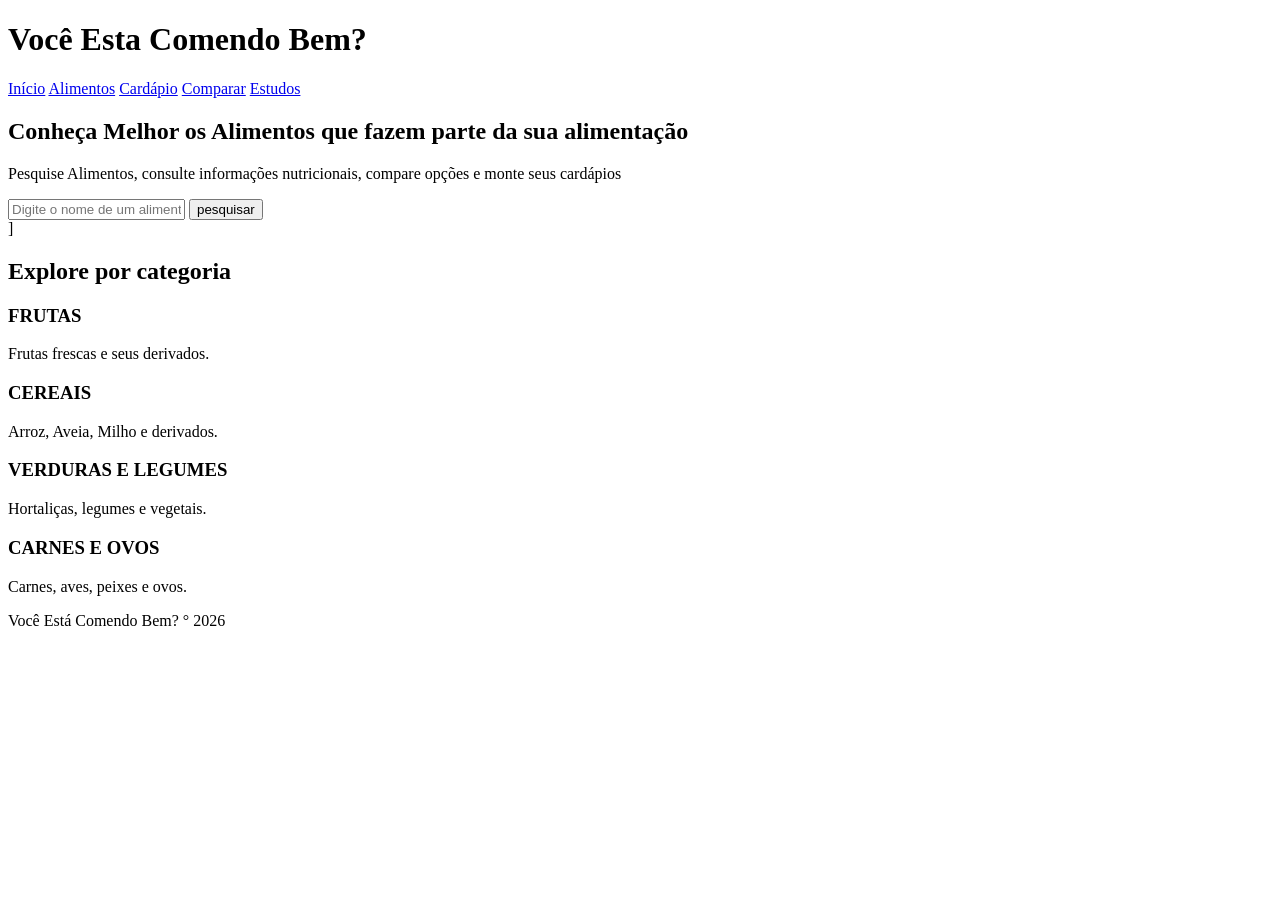
==== frontend/index.html @ 8db8098f "esboço do index.html" ====
<!DOCTYPE html>
<html lang="pt-BR">
<head>
    <meta charset="UTF-8">
    <meta name="viewport" content="width=device-width, initial-scale=1.0">
    <title>Você Esta Comendo Bem?</title>

    <link rel="stylesheet" href="css/style.css">
</head>

<body>

    <header>
        <h1>Você Esta Comendo Bem?</h1>

        <nav>
            <a href="index.html">Início</a>
            <a href="#">Alimentos</a>
            <a href="#">Cardápio</a>
            <a href="#">Comparar</a>
            <a href="#">Estudos</a>
        </nav>
    </header>

    <main>

        <section class="hero">
            
            <h2>Conheça Melhor os Alimentos que fazem parte da sua alimentação</h2>

            <p>Pesquise Alimentos, consulte informações nutricionais, compare opções e monte seus cardápios</p>

            <div class="busca">
                <input type="text" placeholder="Digite o nome de um alimento ...">

                <button>pesquisar</button>
            </div>

        </section>

        <section class="categorias">]

            <h2>Explore por categoria</h2>

            <div class="card">

                <div class="card">
                    <h3>FRUTAS</h3>
                    <p>Frutas frescas e seus derivados.</p>
                </div>

                <div class="card">
                    <h3>CEREAIS</h3>
                    <P>Arroz, Aveia, Milho e derivados.</P>
                </div>

                <div class="card">
                    <h3>VERDURAS E LEGUMES</h3>
                    <p>Hortaliças, legumes e vegetais.</p>
                </div>

                <div class="card">
                    <h3>CARNES E OVOS</h3>
                    <p>Carnes, aves, peixes e ovos.</p>
                </div>

            </div>

        </section>

    </main>

    <footer>
        <p>Você Está Comendo Bem? ° 2026</p>
    </footer>
    

</body>

</html>
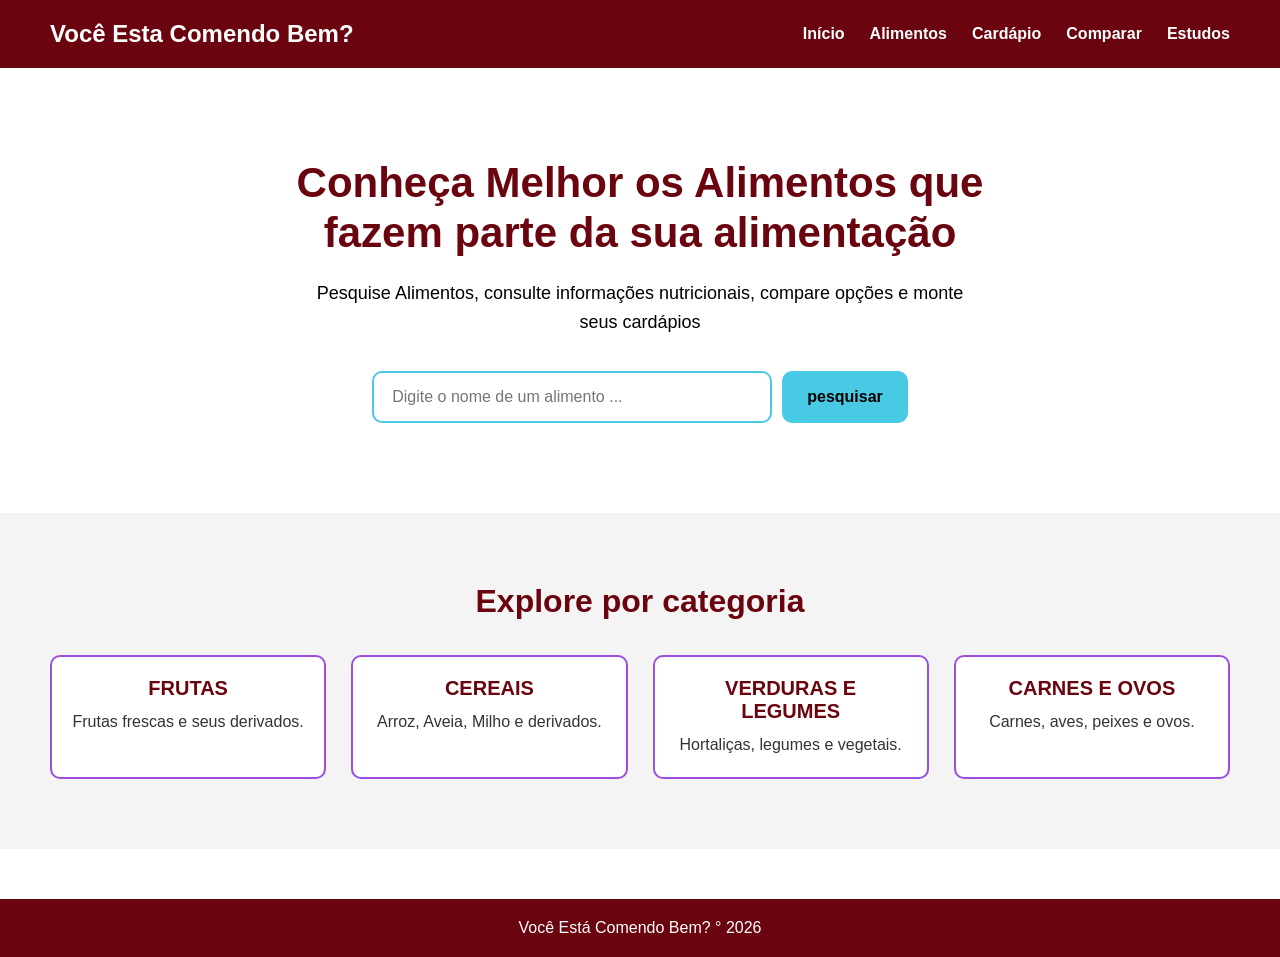
==== commit 1dc125a6: "hoje fiz o alimento.html + parte do js para saber se os modais estão funcionando + alguns ajustes no" ====
--- a/frontend/index.html
+++ b/frontend/index.html
@@ -38,11 +38,11 @@
 
         </section>
 
-        <section class="categorias">]
+        <section class="categorias">
 
             <h2>Explore por categoria</h2>
 
-            <div class="card">
+            <div class="cards">
 
                 <div class="card">
                     <h3>FRUTAS</h3>
--- a/frontend/css/style.css
+++ b/frontend/css/style.css
@@ -0,0 +1,432 @@
+/* Variáveis */
+:root {
+    --azul: #48CAE4;
+    --vinho: #6A040F;
+    --roxo: #9D4EDD;
+
+    --preto: #000000;
+    --branco: #FFFFFF;
+
+    --cinza: #f4f4f4;
+}
+
+/* Estilos globais */
+* {
+    margin: 0;
+    padding: 0;
+    box-sizing: border-box;
+}
+
+/* Estilos para o corpo da página */
+body {
+    font-family: Arial, Helvetica, sans-serif;
+    background-color: var(--branco);
+    color: var(--preto);
+}
+
+header {
+    padding: 20px 50px;
+    background-color: var(--vinho);
+    color: var(--branco);
+
+    display: flex;
+    justify-content: space-between;
+    align-items: center;
+}
+
+header h1 {
+    font-size: 24px;
+}
+
+nav {
+    display: flex;
+    gap: 25px;
+}
+
+nav a {
+    text-decoration: none;
+    color: var(--branco);
+    font-weight: bold;
+}
+
+.hero {
+    padding: 90px 20px;
+    text-align: center;
+    background-color: var(--branco);
+}
+
+.hero h2 {
+    max-width: 800px;
+    margin: 0 auto;
+
+    color: var(--vinho);
+    font-size: 42px;
+    line-height: 1.2;
+}
+
+.hero p {
+    max-width: 650px;
+    margin: 20px auto 0;
+
+    font-size: 18px;
+    line-height: 1.6;
+}
+
+.busca {
+    display: flex;
+    justify-content: center;
+    gap: 10px;
+
+    margin-top: 35px;
+}
+
+.busca input {
+    width: 400px;
+
+    padding: 15px 18px;
+
+    border: 2px solid var(--azul);
+    border-radius: 10px;
+
+    font-size: 16px;
+    outline: none;
+}
+
+.busca input:focus {
+    border-color: var(--roxo);
+}
+
+.busca button {
+    padding: 15px 25px;
+
+    border: none;
+    border-radius: 10px;
+
+    background-color: var(--azul);
+    color: var(--preto);
+
+    font-size: 16px;
+    font-weight: bold;
+
+    cursor: pointer;
+}
+
+.busca button:hover {
+    background-color: var(--roxo);
+    color: var(--branco);
+}
+
+.categorias {
+    padding: 70px 50px;
+    background-color: #f4f4f4;
+    text-align: center;
+}
+
+.categorias h2 {
+    color: var(--vinho);
+    font-size: 32px;
+}
+
+.cards {
+    display: flex;
+    gap: 25px;
+    max-width: 1200px;
+    margin: 35px auto 0;
+}
+
+.card {
+    padding: 20px;
+    border: 2px solid var(--roxo);
+    border-radius: 10px;
+    flex: 1;
+    background-color: var(--branco);
+}
+
+.card:hover {
+    transform: translateY(-5px);
+
+    box-shadow: 0 8px 20px rgba(0, 0, 0, 0.12);
+
+    border-color: var(--azul);
+}
+
+.card h3 {
+    color: var(--vinho);
+    font-size: 20px;
+    margin-bottom: 10px;
+}
+
+.card p {
+    color: #333333;
+    line-height: 1.5;
+}
+
+footer {
+    margin-top: 50px;
+    padding: 20px;
+    text-align: center;
+    background-color: var(--vinho);
+    color: var(--branco);
+}
+
+/* alimentos.html */
+    .pagina-alimentos {
+        padding: 60px 50px;
+        max-width: 1200px;
+        margin: 0 auto;
+    }
+
+    .pagina-alimentos > h2 {
+        color: var(--vinho);
+        font-size: 36px;
+    }
+
+    .pagina-alimentos > p {
+        margin-top: 10px;
+        color: #333333;
+    }
+
+    .filtros {
+    display: flex;
+    gap: 10px;
+    margin-top: 35px;
+    }
+
+    .filtros input,
+    .filtros select {
+        padding: 14px 16px;
+        border: 2px solid var(--azul);
+        border-radius: 10px;
+        font-size: 15px;
+    }
+
+    .filtros input {
+        flex: 1;
+    }
+
+    .filtros select {
+        min-width: 220px;
+    }
+
+    .filtros button {
+        padding: 14px 25px;
+        border: none;
+        border-radius: 10px;
+        background-color: var(--azul);
+        font-weight: bold;
+        cursor: pointer;
+    }
+
+    .filtros button:hover {
+        background-color: var(--roxo);
+        color: var(--branco);
+    }
+
+    .lista-alimentos {
+    display: grid;
+
+    grid-template-columns: repeat(3, 1fr);
+
+    gap: 25px;
+
+    margin-top: 40px;
+    }
+
+    .alimento-card {
+        padding: 25px;
+
+        background-color: var(--branco);
+
+        border: 2px solid #eeeeee;
+        border-radius: 15px;
+
+        box-shadow: 0 4px 12px rgba(0, 0, 0, 0.08);
+
+        transition: 0.3s;
+    }
+
+    .alimento-card:hover {
+        transform: translateY(-5px);  
+        border-color: var(--roxo);
+        box-shadow: 0 8px 20px rgba(0, 0, 0, 0.12);
+    }
+
+    .alimento-card h3 {
+    color: var(--vinho);
+    font-size: 20px;
+    margin-bottom: 10px;
+    }
+
+    .alimento-card p {
+        color: #333333;
+        line-height: 1.5;
+    }
+
+    .nutrientes {
+        display: flex;
+        flex-wrap: wrap;
+        gap: 8px;
+        margin-top: 20px;
+    }
+
+    .nutrientes span {
+        padding: 7px 10px;
+        background-color: #f4f4f4;
+        border-radius: 8px;
+        font-size: 13px;
+    }
+
+    .botao-detalhes {
+    width: 100%;
+    margin-top: 20px;
+    padding: 12px;
+    border: none;
+    border-radius: 8px;
+    background-color: var(--vinho);
+    color: var(--branco);
+    font-weight: bold;
+    cursor: pointer;
+}
+
+    .botao-detalhes:hover {
+        background-color: var(--roxo);
+    }
+
+    /* modal de detalhes */
+
+    .modal {
+    display: none;
+    position: fixed;
+    top: 0;
+    left: 0;
+
+    width: 100%;
+    height: 100%;
+
+    background-color: rgba(0, 0, 0, 0.6);
+
+    justify-content: center;
+    align-items: center;
+
+    z-index: 1000;
+}
+
+.modal-conteudo {
+    position: relative;
+
+    width: 90%;
+    max-width: 500px;
+
+    padding: 35px;
+
+    background-color: var(--branco);
+
+    border-radius: 15px;
+
+    box-shadow: 0 10px 30px rgba(0, 0, 0, 0.25);
+}
+
+.modal-conteudo h2 {
+    color: var(--vinho);
+    margin-bottom: 10px;
+}
+
+.modal-conteudo > p {
+    color: #555555;
+    margin-bottom: 25px;
+}
+
+.modal-conteudo h3 {
+    color: var(--vinho);
+    margin-bottom: 15px;
+}
+
+.modal-nutrientes {
+    display: grid;
+    gap: 10px;
+}
+
+.modal-nutrientes p {
+    padding: 12px;
+
+    background-color: #f4f4f4;
+
+    border-radius: 8px;
+}
+
+.modal-fechar {
+    position: absolute;
+
+    top: 15px;
+    right: 15px;
+
+    border: none;
+
+    background: none;
+
+    font-size: 22px;
+
+    cursor: pointer;
+
+    color: var(--vinho);
+}
+
+.modal-fechar:hover {
+    color: var(--roxo);
+}
+
+/* responsivo */
+
+@media (max-width: 768px) {
+    
+    header {
+        padding: 20px;
+        flex-direction: column;
+        gap: 20px;
+    }
+
+    nav {
+    flex-wrap: wrap;
+    justify-content: center;
+    gap: 15px;
+    }
+    
+    .busca {
+    flex-direction: column;
+    align-items: center;
+    }
+
+    .busca input {
+        width: 100%;
+        max-width: 400px;
+    }
+
+    .hero {
+        padding: 60px 20px;
+    }
+
+    .hero h2 {
+        font-size: 32px;
+    }
+
+    .cards {
+        flex-direction: column;
+    }
+
+    .pagina-alimentos {
+    padding: 50px 20px;
+    }
+
+    .filtros {
+        flex-direction: column;
+    }
+
+    .filtros select {
+        width: 100%;
+    }
+
+    .lista-alimentos {
+        grid-template-columns: 1fr;
+    }
+
+}
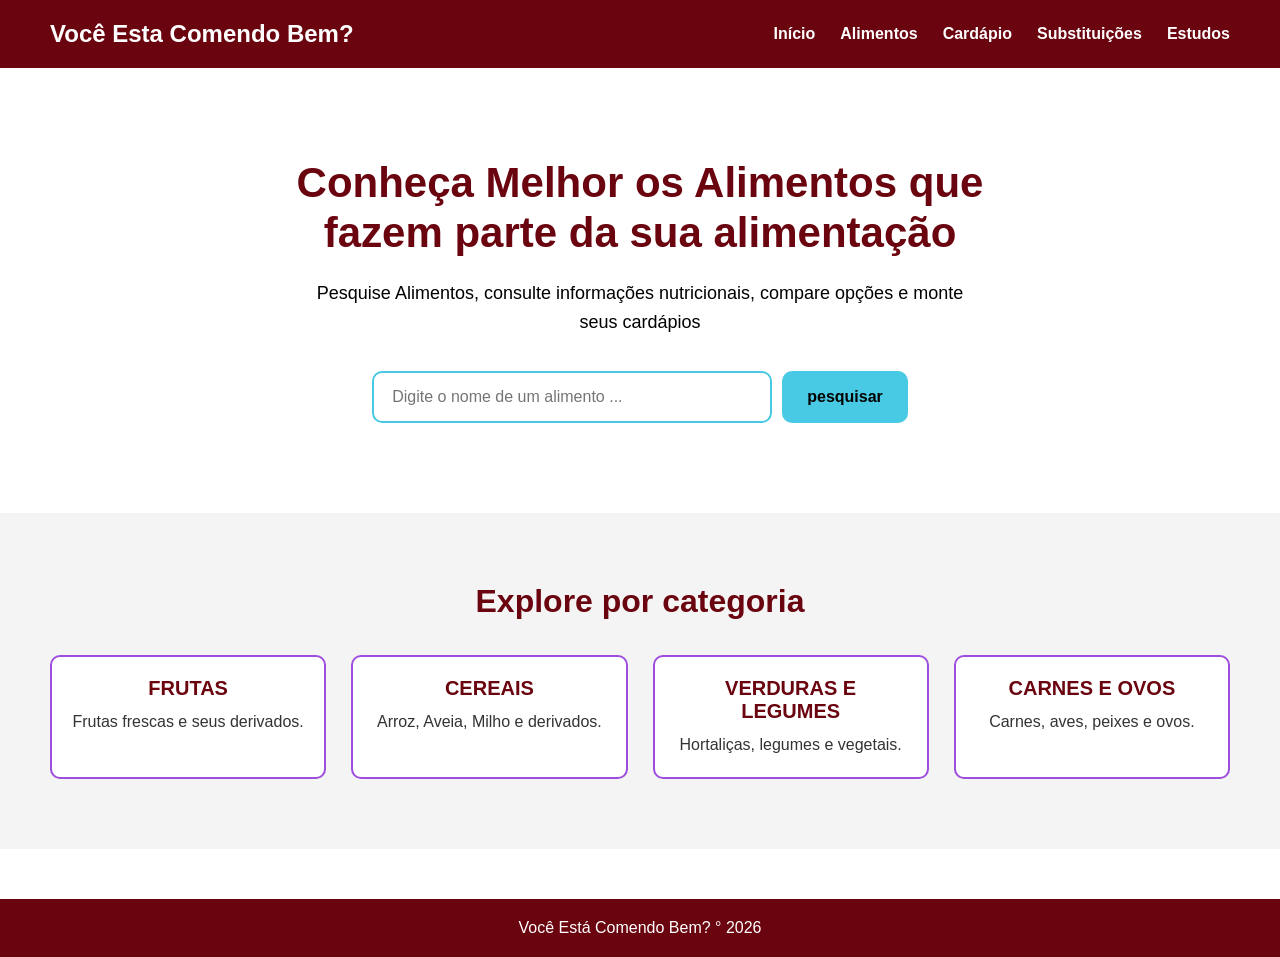
==== commit fa9dd6d7: "." ====
--- a/frontend/index.html
+++ b/frontend/index.html
@@ -15,9 +15,9 @@
 
         <nav>
             <a href="index.html">Início</a>
-            <a href="#">Alimentos</a>
-            <a href="#">Cardápio</a>
-            <a href="#">Comparar</a>
+            <a href="alimentos.html" target="_blank">Alimentos</a>
+            <a href="cardapio.html" target="_blank">Cardápio</a>
+            <a href="substituicoes.html" target="_blank">Substituições</a>
             <a href="#">Estudos</a>
         </nav>
     </header>
@@ -30,10 +30,18 @@
 
             <p>Pesquise Alimentos, consulte informações nutricionais, compare opções e monte seus cardápios</p>
 
+            <!-- list = lista de opções para o campo de busca -->
             <div class="busca">
-                <input type="text" placeholder="Digite o nome de um alimento ...">
+                <input type="text" placeholder="Digite o nome de um alimento ..." id="campoBusca" list="listaAlimentos">
 
-                <button>pesquisar</button>
+                <!-- datalist = lista de opções para o campo de busca -->
+                <datalist id="listaAlimentos">
+                    <option value="🍚 Arroz branco cozido"></option>
+                    <option value="🍌 Banana prata"></option>
+                    <option value="🥚 Ovo de galinha"></option>
+                </datalist>
+
+                <button id="botao-detalhes">pesquisar</button>
             </div>
 
         </section>
@@ -70,10 +78,30 @@
 
     </main>
 
+    <div id="modalDetalhes" class="modal">
+        <div class="modal-conteudo">
+            <button class="modal-fechar" id="fecharModal">✕</button>
+
+            <h2 id="modalNome">Nome do alimento</h2>
+            <span id="modalCategoria">Categoria</span>
+
+            <h3>Informações por 100 g</h3>
+
+            <div class="modal-nutrientes">
+                <p id="modalEnergia"></p>
+                <p id="modalProteina"></p>
+                <p id="modalCarboidrato"></p>
+                <p id="modalFibras"></p>
+            </div>
+        </div>
+    </div>
+
     <footer>
         <p>Você Está Comendo Bem? ° 2026</p>
     </footer>
     
+    <script src="js/dados.js"></script>
+    <script src="js/modalIndex.js"></script>
 
 </body>
 
--- a/frontend/css/style.css
+++ b/frontend/css/style.css
@@ -1,7 +1,7 @@
 /* Variáveis */
 :root {
     --azul: #48CAE4;
-    --vinho: #6A040F;
+    --vinho: #6a040f;
     --roxo: #9D4EDD;
 
     --preto: #000000;
@@ -375,6 +375,305 @@
     color: var(--roxo);
 }
 
+/* ==========================================================================
+   PÁGINA CARDÁPIO (cardapio.html)
+   ========================================================================== */
+
+#cardapioSemanal {
+    display: none; /* Inicialmente oculto */
+}
+
+#cardapioMensal {
+    display: none; /* Inicialmente oculto */
+}
+
+/* Seção de escolha do período */
+.montaCardapio {
+    padding: 60px 50px 30px;
+    max-width: 1200px;
+    margin: 0 auto;
+    text-align: center;
+}
+
+.montaCardapio h1 {
+    color: var(--vinho);
+    font-size: 36px;
+    margin-bottom: 8px;
+}
+
+.montaCardapio > div > p {
+    color: #555555;
+    font-size: 16px;
+}
+
+/* Opções (Semanalmente e Mensalmente) */
+.opcoesCardapio {
+    display: flex;
+    gap: 25px;
+    margin-top: 30px;
+}
+
+.opcoesCardapio .opcao {
+    flex: 1;
+    padding: 25px;
+    background-color: var(--branco);
+    border: 2px solid var(--azul);
+    border-radius: 15px;
+    text-align: center;
+    transition: 0.3s;
+}
+
+.opcoesCardapio .opcao:hover {
+    border-color: var(--roxo);
+    box-shadow: 0 8px 20px rgba(0, 0, 0, 0.1);
+}
+
+.opcoesCardapio .opcao h2 {
+    color: var(--vinho);
+    margin-bottom: 10px;
+}
+
+.opcoesCardapio .opcao p {
+    color: #333333;
+    font-size: 14px;
+    margin-bottom: 20px;
+    line-height: 1.4;
+}
+
+.opcoesCardapio button {
+    padding: 12px 20px;
+    border: none;
+    border-radius: 8px;
+    background-color: var(--azul);
+    color: var(--preto);
+    font-weight: bold;
+    cursor: pointer;
+    transition: 0.2s;
+}
+
+.opcoesCardapio button:hover {
+    background-color: var(--roxo);
+    color: var(--branco);
+}
+
+/* Seção principal de montagem do cardápio */
+.montagemCardapio {
+    padding: 0 50px 60px;
+    max-width: 1200px;
+    margin: 0 auto;
+}
+
+.cardapio-semanal {
+    background-color: var(--branco);
+    border: 2px solid #eeeeee;
+    border-radius: 15px;
+    padding: 30px;
+    box-shadow: 0 4px 12px rgba(0, 0, 0, 0.05);
+}
+
+/* Cardápio mensal */
+
+#cardapioMensal {
+    background-color: var(--branco);
+    border: 2px solid #eeeeee;
+    border-radius: 15px;
+    padding: 30px;
+    box-shadow: 0 4px 12px rgba(0, 0, 0, 0.05);
+}
+
+.semana-mensal {
+    margin-top: 30px;
+}
+
+.semana-mensal h3 {
+    color: var(--vinho);
+    font-size: 22px;
+    margin-bottom: 15px;
+}
+
+/* Cabeçalho da área da tabela (Título + Busca) */
+.cabecalho-opcao {
+    display: flex;
+    justify-content: space-between;
+    align-items: center;
+    margin-bottom: 25px;
+    flex-wrap: wrap;
+    gap: 20px;
+}
+
+.cabecalho-opcao h2 {
+    color: var(--vinho);
+    font-size: 28px;
+}
+
+.busca-alimento {
+    display: flex;
+    align-items: center;
+    gap: 10px;
+}
+
+.busca-alimento label {
+    font-weight: bold;
+    color: var(--vinho);
+    font-size: 14px;
+}
+
+.busca-alimento input {
+    padding: 10px 14px;
+    border: 2px solid var(--azul);
+    border-radius: 8px;
+    font-size: 14px;
+    outline: none;
+    min-width: 280px;
+}
+
+.busca-alimento input:focus {
+    border-color: var(--roxo);
+}
+
+/* Tabela Estilizada */
+.tabelacardapio {
+    overflow-x: auto; /* Permite rolagem no celular se a tabela for grande */
+    margin-bottom: 25px;
+}
+
+.tabelacardapio table {
+    width: 100%;
+    border-collapse: collapse;
+    min-width: 700px;
+}
+
+.tabelacardapio th,
+.tabelacardapio td {
+    padding: 12px 10px;
+    border: 1px solid #dddddd;
+    text-align: center;
+    font-size: 14px;
+}
+
+.tabelacardapio thead th {
+    background-color: var(--vinho);
+    color: var(--branco);
+    font-weight: bold;
+    text-transform: capitalize;
+}
+
+.tabelacardapio tbody th {
+    background-color: var(--cinza);
+    color: var(--vinho);
+    text-align: left;
+    font-weight: bold;
+    width: 150px;
+}
+
+.tabelacardapio tbody tr:hover {
+    background-color: #f9f9f9;
+}
+
+/* Linha do Veredito e Macronutrientes (Flexbox na horizontal) */
+.vereditoCardapio {
+    display: flex;
+    gap: 15px;
+    margin-bottom: 25px;
+    flex-wrap: wrap;
+}
+
+.resultadoCardapio {
+    flex: 1;
+    min-width: 120px;
+    padding: 15px;
+    border: 2px solid var(--azul);
+    border-radius: 10px;
+    background-color: var(--cinza);
+    text-align: center;
+}
+
+.resultadoCardapio h3 {
+    font-size: 14px;
+    color: var(--vinho);
+    margin-bottom: 5px;
+}
+
+.resultadoCardapio p {
+    font-size: 16px;
+    font-weight: bold;
+    color: var(--preto);
+}
+
+/* Destaque para o card do Veredito (à esquerda) */
+.resultadoCardapio.destaque-veredito {
+    flex: 2;
+    min-width: 200px;
+    background-color: var(--branco);
+    border-color: var(--roxo);
+    text-align: left;
+}
+
+/* Área inferior: Dados do usuário à esquerda + Gráfico à direita (Grid) */
+.graficocardapio {
+    display: grid;
+    grid-template-columns: 280px 1fr;
+    gap: 20px;
+    align-items: stretch;
+}
+
+.dados-usuario {
+    display: flex;
+    flex-direction: column;
+    gap: 10px;
+}
+
+.resultadoGrafico {
+    padding: 12px 15px;
+    border: 1px solid #e0e0e0;
+    border-radius: 8px;
+    background-color: var(--cinza);
+}
+
+.resultadoGrafico h3 {
+    font-size: 13px;
+    color: var(--vinho);
+    display: inline;
+    margin-right: 5px;
+}
+
+.resultadoGrafico p {
+    font-size: 14px;
+    font-weight: bold;
+    display: inline;
+}
+
+.resultadoGrafico input {
+    width: 100%;
+    padding: 10px;
+    border: 1px solid var(--azul);
+    border-radius: 6px;
+    font-size: 13px;
+    outline: none;
+    background-color: var(--branco);
+}
+
+.resultadoGrafico input:focus {
+    border-color: var(--roxo);
+}
+
+/* Container reservado para o Gráfico */
+.area-grafico {
+    border: 2px dashed var(--roxo);
+    border-radius: 10px;
+    padding: 20px;
+    min-height: 220px;
+    display: flex;
+    justify-content: center;
+    align-items: center;
+    background-color: #fafafa;
+}
+
+.area-grafico canvas {
+    width: 100% !important;
+    max-height: 250px;
+}
+
 /* responsivo */
 
 @media (max-width: 768px) {
@@ -429,4 +728,39 @@
         grid-template-columns: 1fr;
     }
 
+    /* cardapio.html */
+
+    .montaCardapio,
+    .montagemCardapio {
+        padding: 30px 20px;
+    }
+
+    .opcoesCardapio {
+        flex-direction: column;
+    }
+
+    .cabecalho-opcao {
+        flex-direction: column;
+        align-items: flex-start;
+    }
+
+    .busca-alimento {
+        width: 100%;
+        flex-direction: column;
+        align-items: flex-start;
+    }
+
+    .busca-alimento input {
+        width: 100%;
+        min-width: unset;
+    }
+
+    .vereditoCardapio {
+        flex-direction: column;
+    }
+
+    .graficocardapio {
+        grid-template-columns: 1fr;
+    }
+    
 }
